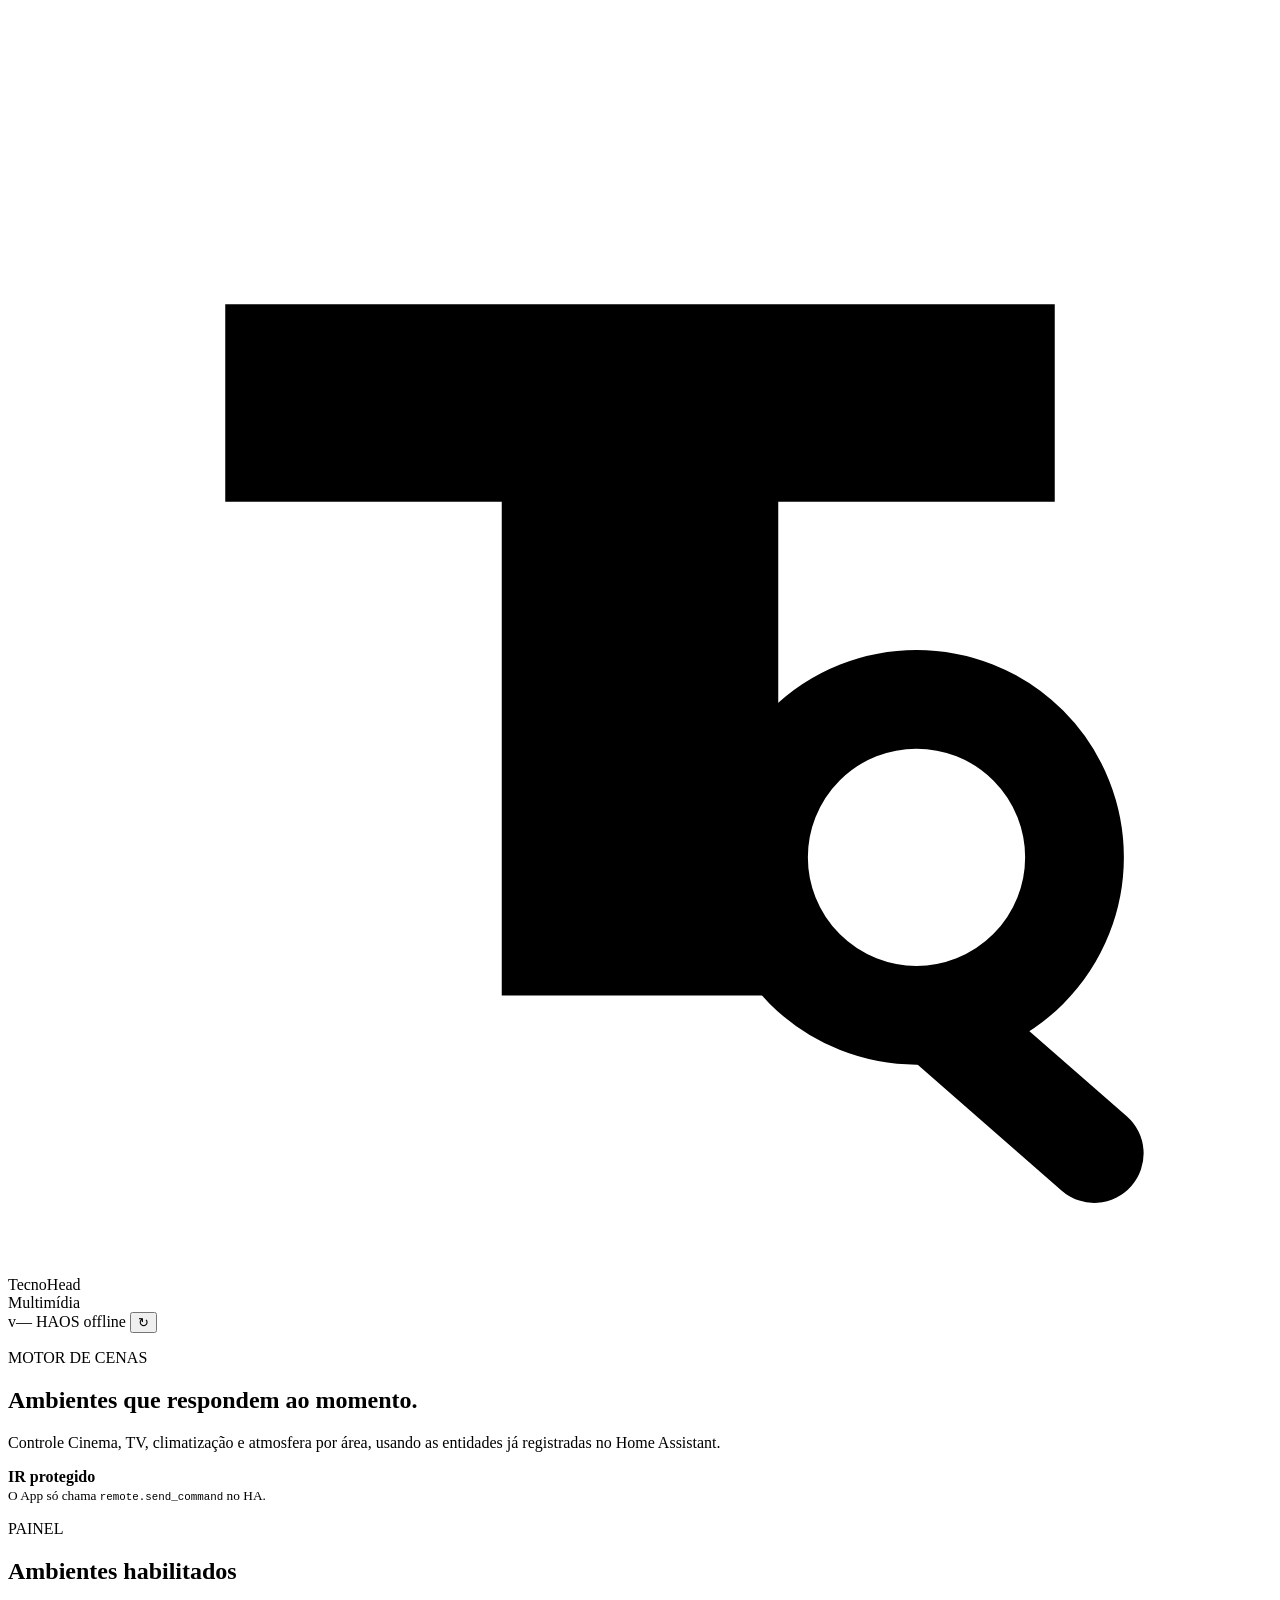
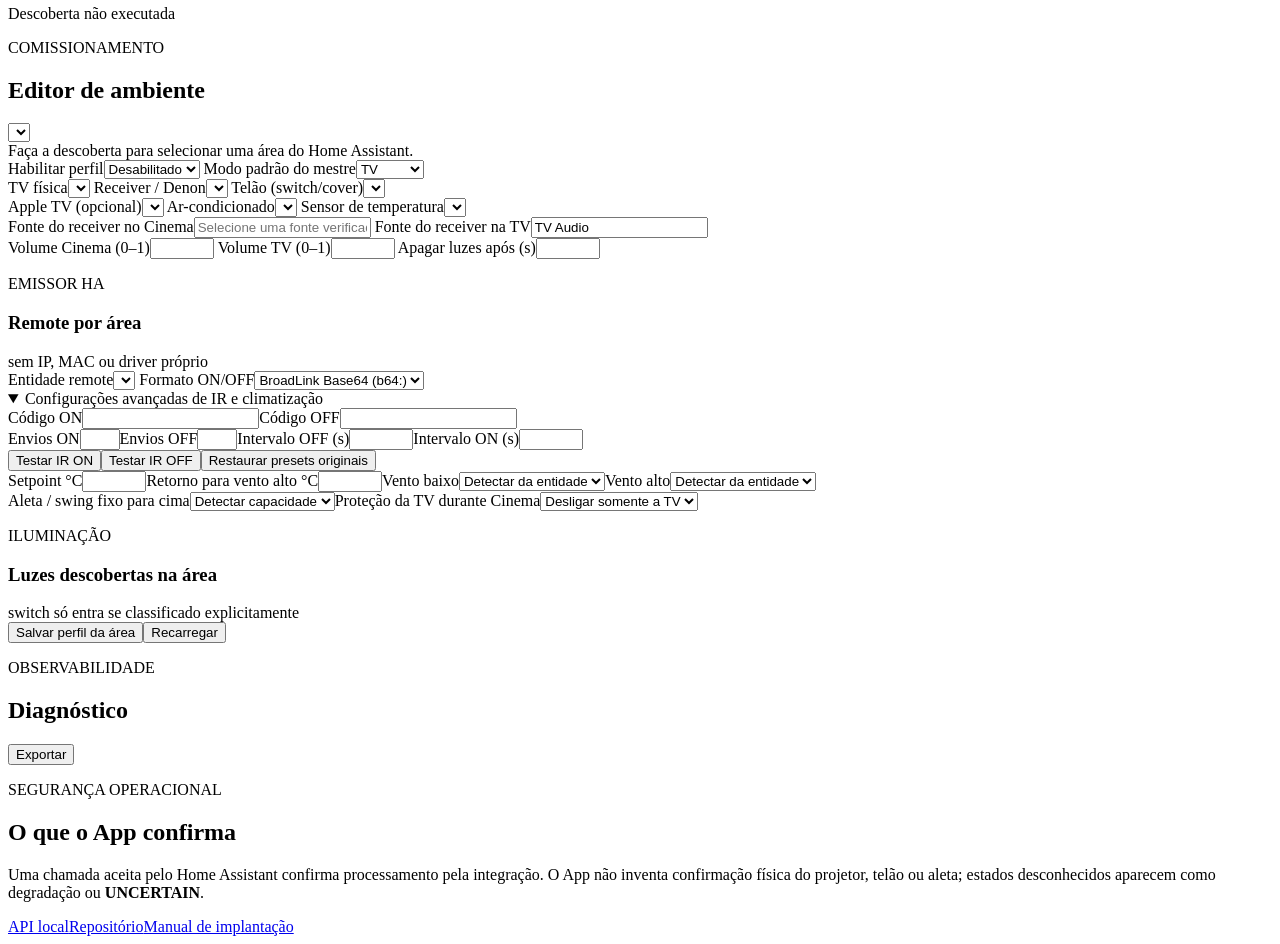
==== tecnohead_multimidia/web/index.html @ 538a590a "fix: package app in Home Assistant repository layout" ====
<!doctype html>
<html lang="pt-BR">
  <head>
    <meta charset="utf-8" />
    <meta name="viewport" content="width=device-width, initial-scale=1" />
    <title>TecnoHead Multimídia</title>
    <link rel="stylesheet" href="/static/style.css" />
  </head>
  <body>
    <header class="topbar">
      <div class="brand">
        <svg class="brand-mark" viewBox="0 0 64 64" role="img" aria-label="TecnoHead">
          <path d="M11 15h42v10H39v25H25V25H11z" fill="currentColor" />
          <circle cx="46" cy="43" r="8" fill="none" stroke="currentColor" stroke-width="5" />
          <path d="M47 51l8 7" stroke="currentColor" stroke-width="5" stroke-linecap="round" />
        </svg>
        <div>
          <div class="brand-name">TecnoHead</div>
          <div class="brand-subtitle">Multimídia</div>
        </div>
      </div>
      <div class="top-actions">
        <span id="app-version" class="version-badge">v—</span>
        <span id="ha-state" class="status-pill offline">HAOS offline</span>
        <button id="refresh" class="icon-button" title="Atualizar descoberta">↻</button>
      </div>
    </header>

    <main class="page-shell">
      <section class="hero">
        <div>
          <p class="eyebrow">MOTOR DE CENAS</p>
          <h1>Ambientes que respondem ao momento.</h1>
          <p class="hero-copy">Controle Cinema, TV, climatização e atmosfera por área, usando as entidades já registradas no Home Assistant.</p>
        </div>
        <div class="hero-note">
          <span class="hero-dot"></span>
          <div><strong>IR protegido</strong><br /><small>O App só chama <code>remote.send_command</code> no HA.</small></div>
        </div>
      </section>

      <section class="section-heading">
        <div><p class="eyebrow">PAINEL</p><h2>Ambientes habilitados</h2></div>
        <span id="last-discovery" class="muted">Descoberta não executada</span>
      </section>
      <section id="area-cards" class="area-grid"></section>

      <section class="workspace-grid">
        <section class="panel editor-panel">
          <div class="section-heading compact">
            <div><p class="eyebrow">COMISSIONAMENTO</p><h2>Editor de ambiente</h2></div>
            <select id="area-select" class="select compact-select" aria-label="Área selecionada"></select>
          </div>
          <div id="editor-empty" class="empty-state">Faça a descoberta para selecionar uma área do Home Assistant.</div>
          <form id="area-form" class="form hidden">
            <div class="form-row two">
              <label>Habilitar perfil<select id="enabled"><option value="false">Desabilitado</option><option value="true">Habilitado</option></select></label>
              <label>Modo padrão do mestre<select id="default-mode"><option value="tv">TV</option><option value="cinema">Cinema</option></select></label>
            </div>
            <div class="form-row three">
              <label>TV física<select id="tv-entity"></select></label>
              <label>Receiver / Denon<select id="receiver-entity"></select></label>
              <label>Telão (switch/cover)<select id="screen-entity"></select></label>
            </div>
            <div class="form-row three">
              <label>Apple TV (opcional)<select id="apple-entity"></select></label>
              <label>Ar-condicionado<select id="climate-entity"></select></label>
              <label>Sensor de temperatura<select id="temperature-sensor"></select></label>
            </div>
            <div class="form-row two">
              <label>Fonte do receiver no Cinema<input id="cinema-source" placeholder="Selecione uma fonte verificada" /></label>
              <label>Fonte do receiver na TV<input id="tv-source" value="TV Audio" /></label>
            </div>
            <div class="form-row three">
              <label>Volume Cinema (0–1)<input id="cinema-volume" type="number" min="0" max="1" step="0.01" /></label>
              <label>Volume TV (0–1)<input id="tv-volume" type="number" min="0" max="1" step="0.01" /></label>
              <label>Apagar luzes após (s)<input id="lights-delay" type="number" min="0" max="3600" step="1" /></label>
            </div>

            <div class="subsection">
              <div class="subsection-heading"><div><p class="eyebrow">EMISSOR HA</p><h3>Remote por área</h3></div><span class="hint">sem IP, MAC ou driver próprio</span></div>
              <div class="form-row two">
                <label>Entidade remote<select id="remote-entity"></select></label>
                <label>Formato ON/OFF<select id="command-format"><option value="broadlink_b64">BroadLink Base64 (b64:)</option><option value="pronto_hex">Pronto Hex</option><option value="named_command">Comando nomeado</option></select></label>
              </div>
              <div id="remote-hint" class="inline-notice"></div>
            </div>

            <details class="advanced" open>
              <summary>Configurações avançadas de IR e climatização</summary>
              <div class="advanced-body">
                <div class="form-row two"><label>Código ON<input id="ir-on" autocomplete="off" /></label><label>Código OFF<input id="ir-off" autocomplete="off" /></label></div>
                <div class="form-row four"><label>Envios ON<input id="on-sends" type="number" min="1" max="5" /></label><label>Envios OFF<input id="off-sends" type="number" min="1" max="5" /></label><label>Intervalo OFF (s)<input id="off-interval" type="number" min="0" max="60" step="0.1" /></label><label>Intervalo ON (s)<input id="on-interval" type="number" min="0" max="30" step="0.1" /></label></div>
                <div class="button-row"><button type="button" id="test-ir-on" class="button button-warning">Testar IR ON</button><button type="button" id="test-ir-off" class="button button-warning">Testar IR OFF</button><button type="button" id="restore-ir" class="button button-ghost">Restaurar presets originais</button></div>
                <div class="form-row four"><label>Setpoint °C<input id="setpoint" type="number" min="16" max="30" step="0.5" /></label><label>Retorno para vento alto °C<input id="high-threshold" type="number" min="16" max="35" step="0.5" /></label><label>Vento baixo<select id="low-fan"><option value="">Detectar da entidade</option></select></label><label>Vento alto<select id="high-fan"><option value="">Detectar da entidade</option></select></label></div>
                <div class="form-row two"><label>Aleta / swing fixo para cima<select id="vane-mode"><option value="">Detectar capacidade</option></select></label><label>Proteção da TV durante Cinema<select id="tv-protection"><option value="true">Desligar somente a TV</option><option value="false">Não agir na TV</option></select></label></div>
              </div>
            </details>

            <div class="subsection"><div class="subsection-heading"><div><p class="eyebrow">ILUMINAÇÃO</p><h3>Luzes descobertas na área</h3></div><span class="hint">switch só entra se classificado explicitamente</span></div><div id="lighting-list" class="check-list"></div></div>
            <div id="form-message" class="form-message"></div>
            <div class="button-row form-actions"><button type="submit" class="button button-primary">Salvar perfil da área</button><button type="button" id="reload-profile" class="button button-ghost">Recarregar</button></div>
          </form>
        </section>

        <aside class="panel diagnostics-panel">
          <div class="section-heading compact"><div><p class="eyebrow">OBSERVABILIDADE</p><h2>Diagnóstico</h2></div><button id="download-diagnostics" class="button button-ghost small">Exportar</button></div>
          <div id="diagnostic-summary" class="diagnostic-summary"></div>
          <div id="events" class="event-feed"></div>
        </aside>
      </section>

      <section class="panel help-panel">
        <div><p class="eyebrow">SEGURANÇA OPERACIONAL</p><h2>O que o App confirma</h2><p>Uma chamada aceita pelo Home Assistant confirma processamento pela integração. O App não inventa confirmação física do projetor, telão ou aleta; estados desconhecidos aparecem como degradação ou <strong>UNCERTAIN</strong>.</p></div>
        <div class="help-links"><a href="/api/docs" target="_blank">API local</a><a href="https://github.com/aoliveira07/tecnohead-multimidia" target="_blank">Repositório</a><a href="/api/manual" target="_blank">Manual de implantação</a></div>
      </section>
    </main>
    <div id="toast" class="toast" role="status"></div>
    <script src="/static/app.js"></script>
  </body>
</html>
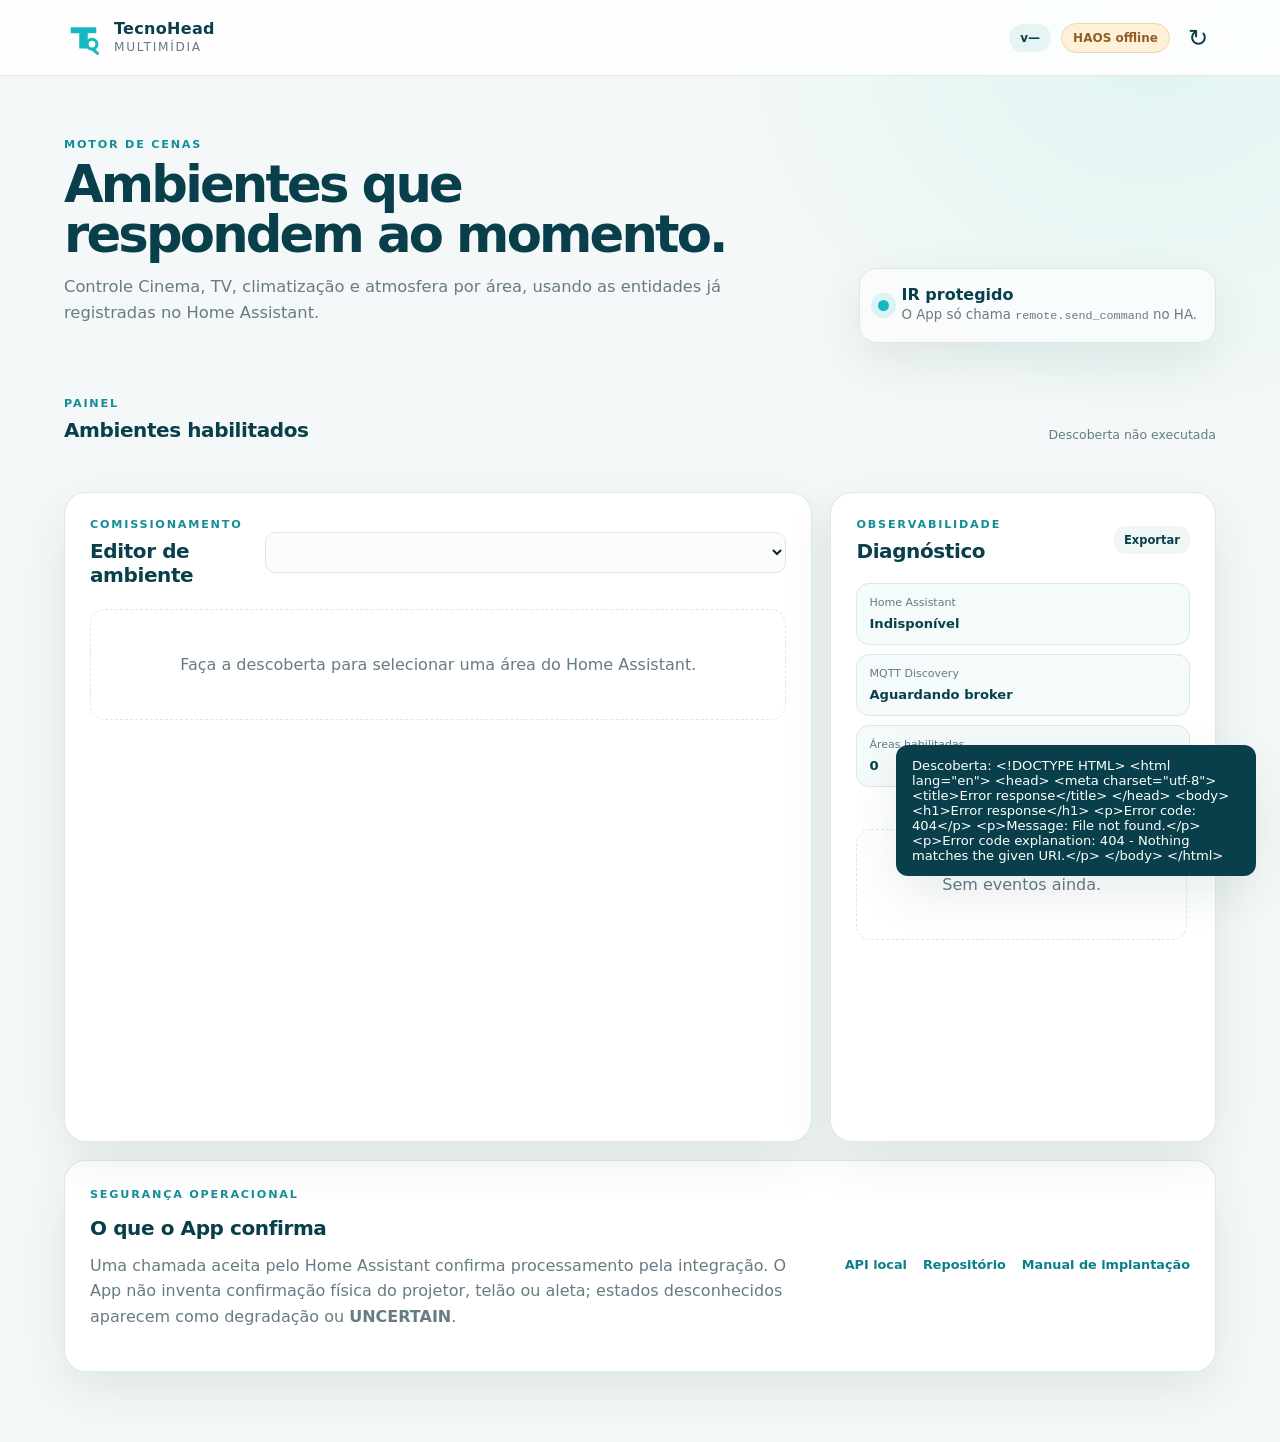
==== commit 86c9a1cd: "fix: serve Ingress assets and APIs relative to base path" ====
--- a/tecnohead_multimidia/web/index.html
+++ b/tecnohead_multimidia/web/index.html
@@ -4,7 +4,7 @@
     <meta charset="utf-8" />
     <meta name="viewport" content="width=device-width, initial-scale=1" />
     <title>TecnoHead Multimídia</title>
-    <link rel="stylesheet" href="/static/style.css" />
+    <link rel="stylesheet" href="static/style.css" />
   </head>
   <body>
     <header class="topbar">
@@ -112,10 +112,10 @@
 
       <section class="panel help-panel">
         <div><p class="eyebrow">SEGURANÇA OPERACIONAL</p><h2>O que o App confirma</h2><p>Uma chamada aceita pelo Home Assistant confirma processamento pela integração. O App não inventa confirmação física do projetor, telão ou aleta; estados desconhecidos aparecem como degradação ou <strong>UNCERTAIN</strong>.</p></div>
-        <div class="help-links"><a href="/api/docs" target="_blank">API local</a><a href="https://github.com/aoliveira07/tecnohead-multimidia" target="_blank">Repositório</a><a href="/api/manual" target="_blank">Manual de implantação</a></div>
+        <div class="help-links"><a href="api/docs" target="_blank">API local</a><a href="https://github.com/aoliveira07/tecnohead-multimidia" target="_blank">Repositório</a><a href="api/manual" target="_blank">Manual de implantação</a></div>
       </section>
     </main>
     <div id="toast" class="toast" role="status"></div>
-    <script src="/static/app.js"></script>
+    <script src="static/app.js"></script>
   </body>
 </html>
--- a/tecnohead_multimidia/web/static/style.css
+++ b/tecnohead_multimidia/web/static/style.css
@@ -0,0 +1,105 @@
+:root {
+  --ink: #0c2430;
+  --muted: #667b83;
+  --line: #dbe7e9;
+  --paper: #f4f8f8;
+  --panel: #ffffff;
+  --petrol: #083f4b;
+  --cyan: #16b9c2;
+  --turquoise: #7ee3d0;
+  --warning: #e28d34;
+  --danger: #ca5465;
+  --shadow: 0 18px 50px rgba(11, 50, 58, .09);
+  font-family: Inter, ui-sans-serif, system-ui, -apple-system, BlinkMacSystemFont, "Segoe UI", sans-serif;
+  color: var(--ink);
+  background: var(--paper);
+}
+* { box-sizing: border-box; }
+body { margin: 0; min-width: 320px; background: radial-gradient(circle at 90% 0%, rgba(126,227,208,.18), transparent 28rem), var(--paper); }
+button, input, select { font: inherit; }
+button { cursor: pointer; }
+code { font-family: ui-monospace, SFMono-Regular, Consolas, monospace; font-size: .88em; }
+.topbar { height: 76px; padding: 0 5vw; display: flex; align-items: center; justify-content: space-between; background: rgba(255,255,255,.86); border-bottom: 1px solid rgba(219,231,233,.8); backdrop-filter: blur(16px); position: sticky; top: 0; z-index: 5; }
+.brand { display: flex; align-items: center; gap: 11px; color: var(--petrol); }
+.brand-mark { width: 39px; height: 39px; color: var(--cyan); }
+.brand-name { font-weight: 800; letter-spacing: .02em; line-height: 1; }
+.brand-subtitle { color: var(--muted); font-size: .76rem; margin-top: 3px; letter-spacing: .14em; text-transform: uppercase; }
+.top-actions { display: flex; align-items: center; gap: 10px; }
+.version-badge, .status-pill { font-size: .75rem; font-weight: 700; border-radius: 999px; padding: 7px 11px; }
+.version-badge { color: var(--petrol); background: #e5f5f3; }
+.status-pill { border: 1px solid transparent; }
+.status-pill.online { color: #08705f; background: #d8f6ed; border-color: #b3eadb; }
+.status-pill.offline { color: #8e5f29; background: #fff0d8; border-color: #f2d5aa; }
+.icon-button { border: 0; background: transparent; color: var(--petrol); font-size: 1.5rem; padding: 4px 8px; }
+.page-shell { width: min(1440px, 90vw); margin: 0 auto; padding: 48px 0 70px; }
+.hero { display: flex; justify-content: space-between; align-items: end; gap: 24px; padding: 14px 0 54px; }
+.eyebrow { margin: 0 0 8px; color: #138e97; font-size: .7rem; font-weight: 800; letter-spacing: .16em; }
+h1, h2, h3, p { margin-top: 0; }
+h1 { max-width: 680px; margin-bottom: 15px; color: var(--petrol); font-size: clamp(2.15rem, 4vw, 4.2rem); letter-spacing: -.055em; line-height: .98; }
+h2 { margin-bottom: 0; color: var(--petrol); font-size: 1.25rem; letter-spacing: -.02em; }
+h3 { margin: 0; color: var(--petrol); font-size: 1rem; }
+.hero-copy { max-width: 660px; color: var(--muted); line-height: 1.6; font-size: 1.02rem; }
+.hero-note { display: flex; gap: 12px; align-items: center; color: var(--petrol); padding: 16px 18px; min-width: 250px; background: rgba(255,255,255,.65); border: 1px solid var(--line); border-radius: 18px; box-shadow: var(--shadow); }
+.hero-note small { color: var(--muted); line-height: 1.5; }
+.hero-dot { width: 11px; height: 11px; border-radius: 50%; background: var(--cyan); box-shadow: 0 0 0 7px rgba(22,185,194,.14); }
+.section-heading { display: flex; justify-content: space-between; align-items: end; gap: 20px; margin-bottom: 18px; }
+.section-heading.compact { align-items: center; }
+.muted, .hint { color: var(--muted); font-size: .78rem; }
+.area-grid { display: grid; grid-template-columns: repeat(auto-fit, minmax(280px, 1fr)); gap: 16px; margin-bottom: 32px; }
+.area-card, .panel { background: var(--panel); border: 1px solid rgba(219,231,233,.9); border-radius: 22px; box-shadow: var(--shadow); }
+.area-card { padding: 20px; position: relative; overflow: hidden; }
+.area-card::after { content: ""; position: absolute; inset: auto -30px -38px auto; width: 120px; height: 120px; background: linear-gradient(135deg, rgba(22,185,194,.18), rgba(126,227,208,.03)); border-radius: 50%; }
+.area-card-head, .card-meta { display: flex; justify-content: space-between; align-items: center; gap: 12px; }
+.area-card h3 { font-size: 1.15rem; }
+.mode-chip { border-radius: 999px; padding: 6px 10px; font-size: .68rem; font-weight: 800; text-transform: uppercase; letter-spacing: .08em; background: #edf4f4; color: var(--muted); }
+.mode-chip.cinema { color: #0f7e8c; background: #dff7f4; }
+.mode-chip.tv { color: #5c5bb0; background: #e9e9ff; }
+.card-meta { margin: 18px 0; color: var(--muted); font-size: .78rem; }
+.phase { color: var(--petrol); font-weight: 700; }
+.scene-buttons, .button-row { display: flex; flex-wrap: wrap; gap: 8px; }
+.button { border: 0; border-radius: 11px; padding: 10px 13px; font-size: .8rem; font-weight: 750; transition: transform .15s ease, box-shadow .15s ease; }
+.button:hover { transform: translateY(-1px); }
+.button-primary { color: white; background: linear-gradient(135deg, #0a7480, var(--cyan)); box-shadow: 0 8px 18px rgba(22,185,194,.2); }
+.button-secondary { color: var(--petrol); background: #e3f5f2; }
+.button-dark { color: white; background: var(--petrol); }
+.button-warning { color: #8d5619; background: #fff0d6; }
+.button-ghost { color: var(--petrol); background: #f1f6f6; }
+.button.small { padding: 7px 10px; font-size: .72rem; }
+.workspace-grid { display: grid; grid-template-columns: minmax(0, 1.65fr) minmax(300px, .85fr); gap: 18px; align-items: start; }
+.panel { padding: 25px; }
+.editor-panel { min-height: 650px; }
+.diagnostics-panel { min-height: 650px; }
+.compact-select { min-width: 180px; }
+.form { margin-top: 24px; }
+.hidden { display: none !important; }
+.form-row { display: grid; gap: 12px; margin-bottom: 14px; }
+.form-row.two { grid-template-columns: repeat(2, minmax(0,1fr)); }
+.form-row.three { grid-template-columns: repeat(3, minmax(0,1fr)); }
+.form-row.four { grid-template-columns: repeat(4, minmax(0,1fr)); }
+label { display: flex; flex-direction: column; gap: 6px; color: var(--muted); font-size: .75rem; font-weight: 700; }
+input, select { width: 100%; min-height: 40px; border: 1px solid var(--line); border-radius: 10px; padding: 9px 10px; color: var(--ink); background: #fbfdfd; outline: none; }
+input:focus, select:focus { border-color: var(--cyan); box-shadow: 0 0 0 3px rgba(22,185,194,.12); }
+.subsection { padding: 19px 0 0; margin-top: 18px; border-top: 1px solid var(--line); }
+.subsection-heading { display: flex; align-items: center; justify-content: space-between; gap: 12px; margin-bottom: 15px; }
+.inline-notice, .form-message { min-height: 22px; padding: 9px 11px; border-radius: 10px; color: var(--muted); background: #f2f8f8; font-size: .78rem; line-height: 1.45; }
+.inline-notice strong { color: var(--petrol); }
+.advanced { margin-top: 18px; border: 1px solid var(--line); border-radius: 14px; overflow: hidden; }
+.advanced summary { padding: 13px 15px; color: var(--petrol); background: #f5fafa; cursor: pointer; font-size: .83rem; font-weight: 800; }
+.advanced-body { padding: 16px; }
+.form-actions { justify-content: flex-end; margin-top: 23px; }
+.check-list { display: grid; grid-template-columns: repeat(auto-fit, minmax(220px, 1fr)); gap: 8px; }
+.check-item { display: flex; flex-direction: row; align-items: center; gap: 9px; padding: 10px; color: var(--ink); background: #f6faf9; border: 1px solid var(--line); border-radius: 10px; font-size: .76rem; font-weight: 600; }
+.check-item input { width: auto; min-height: auto; }
+.empty-state { color: var(--muted); padding: 45px 15px; text-align: center; border: 1px dashed var(--line); border-radius: 15px; margin-top: 22px; }
+.diagnostic-summary { display: grid; gap: 9px; margin: 20px 0; }
+.diagnostic-tile { padding: 12px; border-radius: 13px; background: #f5fafa; border: 1px solid var(--line); }
+.diagnostic-tile span { display: block; color: var(--muted); font-size: .69rem; margin-bottom: 4px; }
+.diagnostic-tile strong { color: var(--petrol); font-size: .82rem; }
+.event-feed { display: grid; gap: 9px; max-height: 470px; overflow: auto; padding-right: 3px; }
+.event { padding: 11px 12px; border-left: 3px solid var(--cyan); background: #fbfdfd; border-radius: 8px; }
+.event.warning { border-left-color: var(--warning); }.event.error { border-left-color: var(--danger); }
+.event-top { display: flex; justify-content: space-between; gap: 8px; color: var(--muted); font-size: .67rem; }.event-message { margin-top: 5px; color: var(--ink); font-size: .76rem; line-height: 1.42; }
+.help-panel { display: flex; justify-content: space-between; gap: 30px; margin-top: 18px; color: var(--muted); line-height: 1.6; }.help-panel h2 { margin-bottom: 9px; }.help-links { display: flex; align-items: center; gap: 16px; white-space: nowrap; }.help-links a { color: #097f89; font-weight: 700; font-size: .8rem; text-decoration: none; }
+.toast { position: fixed; right: 24px; bottom: 24px; max-width: 360px; padding: 13px 16px; color: white; background: var(--petrol); border-radius: 12px; box-shadow: var(--shadow); transform: translateY(120px); opacity: 0; transition: .2s ease; z-index: 10; font-size: .82rem; }.toast.show { transform: translateY(0); opacity: 1; }
+@media (max-width: 1050px) { .workspace-grid { grid-template-columns: 1fr; }.diagnostics-panel { min-height: auto; }.event-feed { max-height: 330px; } }
+@media (max-width: 720px) { .topbar { padding: 0 5%; }.page-shell { width: 90vw; padding-top: 30px; }.hero { display: block; padding-bottom: 34px; }.hero-note { margin-top: 20px; }.form-row.two, .form-row.three, .form-row.four { grid-template-columns: 1fr; }.section-heading { align-items: start; flex-direction: column; }.section-heading.compact { flex-direction: row; align-items: center; }.help-panel { display: block; }.help-links { margin-top: 18px; white-space: normal; flex-wrap: wrap; }.top-actions .status-pill { display: none; } }
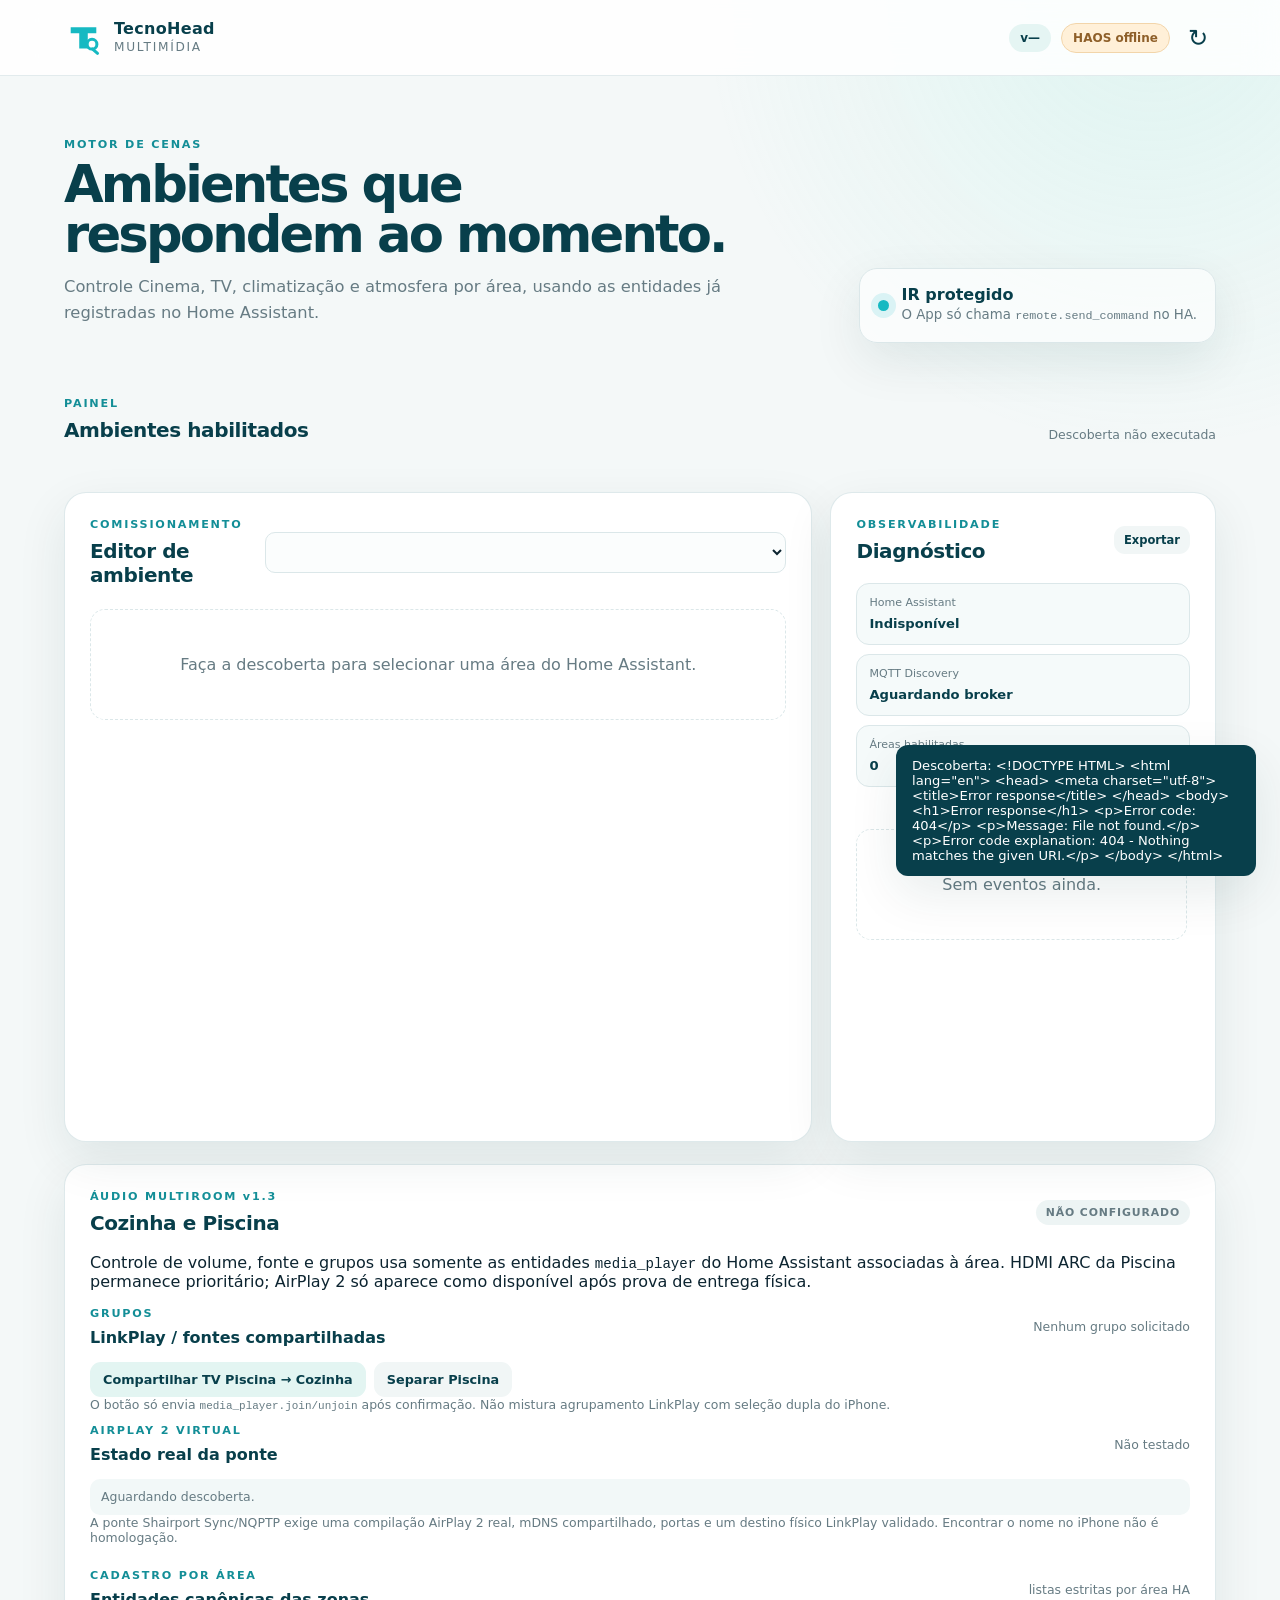
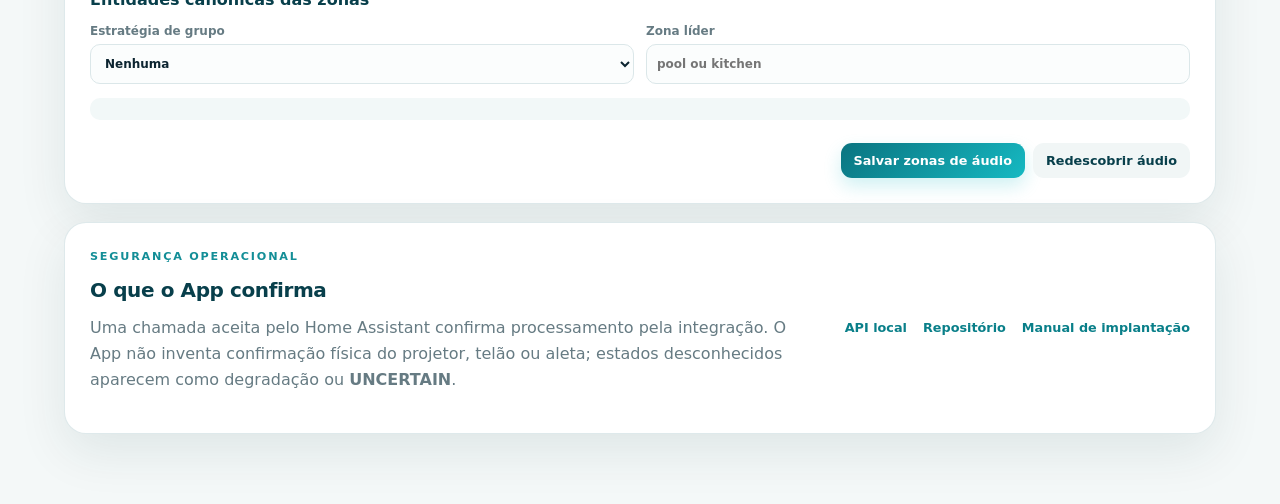
==== commit 6a3f410c: "feat: add guarded multiroom audio module" ====
--- a/tecnohead_multimidia/web/index.html
+++ b/tecnohead_multimidia/web/index.html
@@ -91,7 +91,7 @@
               <div class="advanced-body">
                 <div class="form-row two"><label>Código ON<input id="ir-on" autocomplete="off" /></label><label>Código OFF<input id="ir-off" autocomplete="off" /></label></div>
                 <div class="form-row four"><label>Envios ON<input id="on-sends" type="number" min="1" max="5" /></label><label>Envios OFF<input id="off-sends" type="number" min="1" max="5" /></label><label>Intervalo OFF (s)<input id="off-interval" type="number" min="0" max="60" step="0.1" /></label><label>Intervalo ON (s)<input id="on-interval" type="number" min="0" max="30" step="0.1" /></label></div>
-                <div class="button-row"><button type="button" id="test-ir-on" class="button button-warning">Testar IR ON</button><button type="button" id="test-ir-off" class="button button-warning">Testar IR OFF</button><button type="button" id="restore-ir" class="button button-ghost">Restaurar presets originais</button></div>
+                <div class="button-row"><button type="button" id="check-remote" class="button button-secondary">Validar entidade (sem IR)</button><button type="button" id="test-ir-on" class="button button-warning">Testar IR ON</button><button type="button" id="test-ir-off" class="button button-warning">Testar IR OFF</button><button type="button" id="restore-ir" class="button button-ghost">Restaurar presets originais</button></div>
                 <div class="form-row four"><label>Setpoint °C<input id="setpoint" type="number" min="16" max="30" step="0.5" /></label><label>Retorno para vento alto °C<input id="high-threshold" type="number" min="16" max="35" step="0.5" /></label><label>Vento baixo<select id="low-fan"><option value="">Detectar da entidade</option></select></label><label>Vento alto<select id="high-fan"><option value="">Detectar da entidade</option></select></label></div>
                 <div class="form-row two"><label>Aleta / swing fixo para cima<select id="vane-mode"><option value="">Detectar capacidade</option></select></label><label>Proteção da TV durante Cinema<select id="tv-protection"><option value="true">Desligar somente a TV</option><option value="false">Não agir na TV</option></select></label></div>
               </div>
@@ -110,6 +110,38 @@
         </aside>
       </section>
 
+      <section class="panel audio-panel">
+        <div class="section-heading compact">
+          <div><p class="eyebrow">ÁUDIO MULTIROOM v1.3</p><h2>Cozinha e Piscina</h2></div>
+          <span id="audio-overall-state" class="mode-chip off">Não configurado</span>
+        </div>
+        <p class="panel-copy">Controle de volume, fonte e grupos usa somente as entidades <code>media_player</code> do Home Assistant associadas à área. HDMI ARC da Piscina permanece prioritário; AirPlay 2 só aparece como disponível após prova de entrega física.</p>
+        <div id="audio-zones" class="audio-zone-grid"></div>
+        <div class="audio-group-box">
+          <div class="subsection-heading"><div><p class="eyebrow">GRUPOS</p><h3>LinkPlay / fontes compartilhadas</h3></div><span id="audio-group-state" class="hint">Nenhum grupo solicitado</span></div>
+          <div class="button-row">
+            <button type="button" id="audio-share-pool" class="button button-secondary">Compartilhar TV Piscina → Cozinha</button>
+            <button type="button" id="audio-unjoin-pool" class="button button-ghost">Separar Piscina</button>
+          </div>
+          <p class="muted">O botão só envia <code>media_player.join/unjoin</code> após confirmação. Não mistura agrupamento LinkPlay com seleção dupla do iPhone.</p>
+        </div>
+        <div class="audio-airplay-box">
+          <div class="subsection-heading"><div><p class="eyebrow">AIRPLAY 2 VIRTUAL</p><h3>Estado real da ponte</h3></div><span id="audio-airplay-state" class="hint">Não testado</span></div>
+          <div id="audio-airplay-details" class="inline-notice">Aguardando descoberta.</div>
+          <p class="muted">A ponte Shairport Sync/NQPTP exige uma compilação AirPlay 2 real, mDNS compartilhado, portas e um destino físico LinkPlay validado. Encontrar o nome no iPhone não é homologação.</p>
+        </div>
+        <form id="audio-form" class="form audio-form">
+          <div class="subsection-heading"><div><p class="eyebrow">CADASTRO POR ÁREA</p><h3>Entidades canônicas das zonas</h3></div><span class="hint">listas estritas por área HA</span></div>
+          <div id="audio-config-fields" class="audio-config-grid"></div>
+          <div class="form-row two">
+            <label>Estratégia de grupo<select id="audio-group-strategy"><option value="none">Nenhuma</option><option value="linkplay">LinkPlay</option><option value="airplay2_apple">AirPlay 2 pelo iPhone</option></select></label>
+            <label>Zona líder<input id="audio-group-master" placeholder="pool ou kitchen" /></label>
+          </div>
+          <div id="audio-form-message" class="form-message"></div>
+          <div class="button-row form-actions"><button type="submit" class="button button-primary">Salvar zonas de áudio</button><button type="button" id="audio-refresh" class="button button-ghost">Redescobrir áudio</button></div>
+        </form>
+      </section>
+
       <section class="panel help-panel">
         <div><p class="eyebrow">SEGURANÇA OPERACIONAL</p><h2>O que o App confirma</h2><p>Uma chamada aceita pelo Home Assistant confirma processamento pela integração. O App não inventa confirmação física do projetor, telão ou aleta; estados desconhecidos aparecem como degradação ou <strong>UNCERTAIN</strong>.</p></div>
         <div class="help-links"><a href="api/docs" target="_blank">API local</a><a href="https://github.com/aoliveira07/tecnohead-multimidia" target="_blank">Repositório</a><a href="api/manual" target="_blank">Manual de implantação</a></div>
--- a/tecnohead_multimidia/web/static/style.css
+++ b/tecnohead_multimidia/web/static/style.css
@@ -101,5 +101,28 @@
 .event-top { display: flex; justify-content: space-between; gap: 8px; color: var(--muted); font-size: .67rem; }.event-message { margin-top: 5px; color: var(--ink); font-size: .76rem; line-height: 1.42; }
 .help-panel { display: flex; justify-content: space-between; gap: 30px; margin-top: 18px; color: var(--muted); line-height: 1.6; }.help-panel h2 { margin-bottom: 9px; }.help-links { display: flex; align-items: center; gap: 16px; white-space: nowrap; }.help-links a { color: #097f89; font-weight: 700; font-size: .8rem; text-decoration: none; }
 .toast { position: fixed; right: 24px; bottom: 24px; max-width: 360px; padding: 13px 16px; color: white; background: var(--petrol); border-radius: 12px; box-shadow: var(--shadow); transform: translateY(120px); opacity: 0; transition: .2s ease; z-index: 10; font-size: .82rem; }.toast.show { transform: translateY(0); opacity: 1; }
+/* Áudio Multiroom v1.3 */
+.audio-panel { margin-top: 22px; }
+.audio-zone-grid { display: grid; grid-template-columns: repeat(2, minmax(0, 1fr)); gap: 14px; }
+.audio-zone-card { padding: 16px; border: 1px solid var(--line); border-radius: 14px; background: #fbfdfd; }
+.audio-zone-card h3 { margin: 0; color: var(--petrol); }
+.audio-zone-head { display: flex; justify-content: space-between; align-items: flex-start; gap: 12px; }
+.audio-state { display: inline-flex; padding: 5px 8px; border-radius: 999px; background: #e8f7f6; color: var(--petrol); font-size: .68rem; font-weight: 700; }
+.audio-state.blocked, .audio-state.unavailable, .audio-state.degraded { background: #fff2dd; color: #8d5c00; }
+.audio-state.ready { background: #e8f7ed; color: #22633a; }
+.audio-meta { display: grid; gap: 5px; margin: 12px 0; color: var(--muted); font-size: .75rem; line-height: 1.4; }
+.audio-controls { display: grid; gap: 9px; margin-top: 14px; }
+.audio-control-row { display: grid; grid-template-columns: 1fr auto; gap: 8px; align-items: end; }
+.audio-control-row .field { margin: 0; }
+.audio-control-row input, .audio-control-row select { min-height: 38px; }
+.audio-actions { display: flex; flex-wrap: wrap; gap: 8px; }
+.audio-actions .button { flex: 1 1 125px; }
+.audio-config-grid { display: grid; grid-template-columns: repeat(2, minmax(0, 1fr)); gap: 14px; }
+.audio-config-card { padding: 15px; border: 1px solid var(--line); border-radius: 13px; background: #fff; }
+.audio-config-card h3 { margin: 0 0 12px; color: var(--petrol); }
+.audio-config-card .form-row { margin-top: 10px; }
+.audio-notice { padding: 12px 14px; border-left: 3px solid var(--cyan); border-radius: 9px; background: #f1fbfb; color: var(--ink); line-height: 1.45; font-size: .79rem; }
+.audio-notice.warning { border-left-color: var(--warning); background: #fff8ed; }
+.audio-group-actions { display: flex; flex-wrap: wrap; gap: 9px; margin-top: 14px; }
 @media (max-width: 1050px) { .workspace-grid { grid-template-columns: 1fr; }.diagnostics-panel { min-height: auto; }.event-feed { max-height: 330px; } }
-@media (max-width: 720px) { .topbar { padding: 0 5%; }.page-shell { width: 90vw; padding-top: 30px; }.hero { display: block; padding-bottom: 34px; }.hero-note { margin-top: 20px; }.form-row.two, .form-row.three, .form-row.four { grid-template-columns: 1fr; }.section-heading { align-items: start; flex-direction: column; }.section-heading.compact { flex-direction: row; align-items: center; }.help-panel { display: block; }.help-links { margin-top: 18px; white-space: normal; flex-wrap: wrap; }.top-actions .status-pill { display: none; } }
+@media (max-width: 720px) { .topbar { padding: 0 5%; }.page-shell { width: 90vw; padding-top: 30px; }.hero { display: block; padding-bottom: 34px; }.hero-note { margin-top: 20px; }.form-row.two, .form-row.three, .form-row.four { grid-template-columns: 1fr; }.section-heading { align-items: start; flex-direction: column; }.section-heading.compact { flex-direction: row; align-items: center; }.help-panel { display: block; }.help-links { margin-top: 18px; white-space: normal; flex-wrap: wrap; }.top-actions .status-pill { display: none; }.audio-zone-grid, .audio-config-grid { grid-template-columns: 1fr; }.audio-control-row { grid-template-columns: 1fr; } }
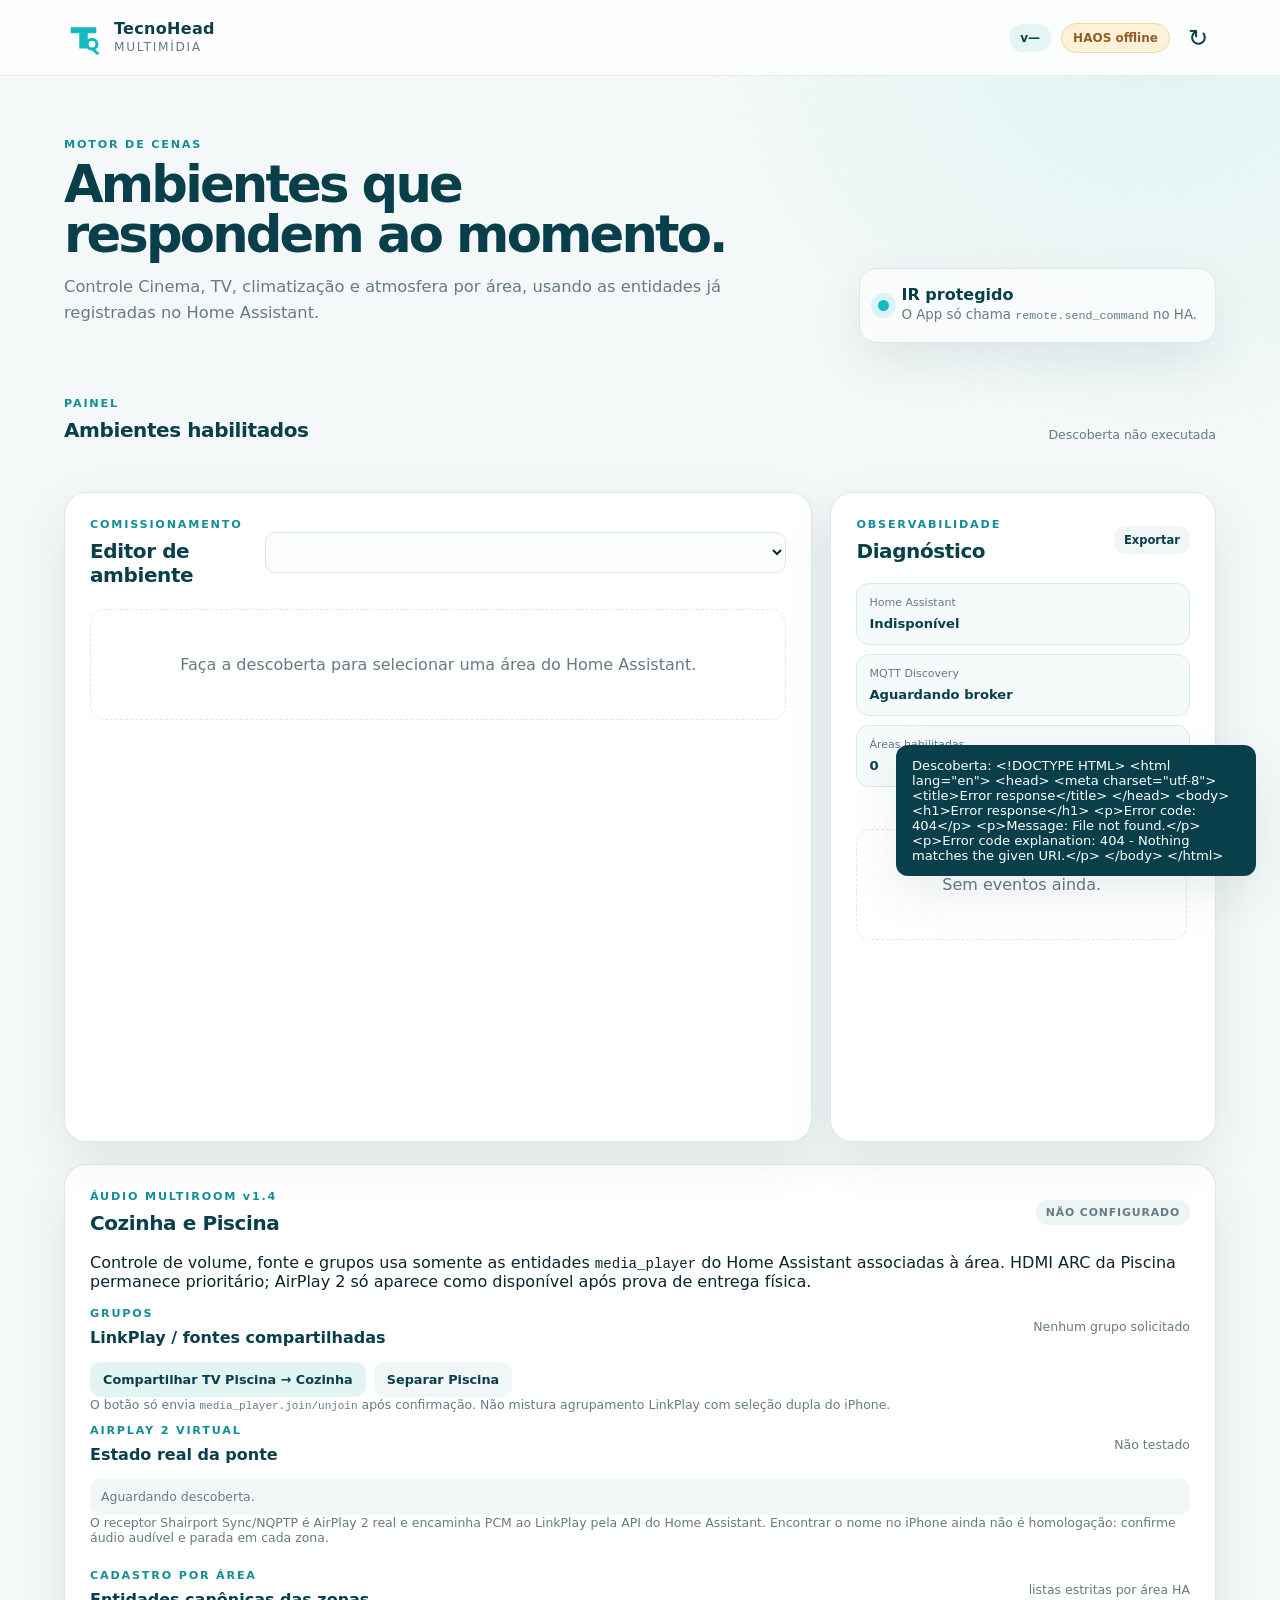
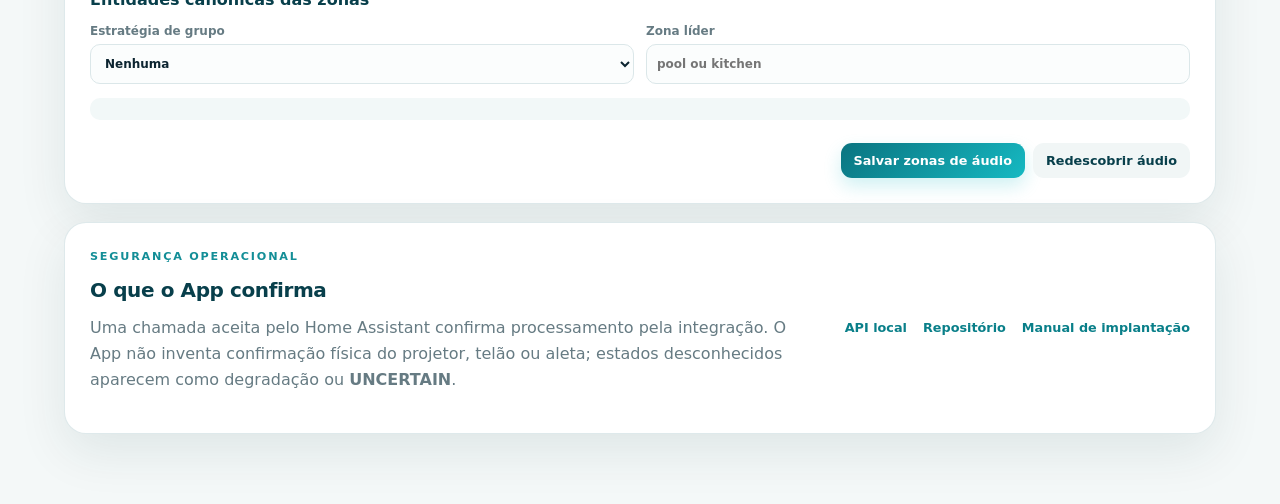
==== commit 4909dec5: "feat: add AirPlay 2 virtual audio endpoints" ====
--- a/tecnohead_multimidia/web/index.html
+++ b/tecnohead_multimidia/web/index.html
@@ -112,7 +112,7 @@
 
       <section class="panel audio-panel">
         <div class="section-heading compact">
-          <div><p class="eyebrow">ÁUDIO MULTIROOM v1.3</p><h2>Cozinha e Piscina</h2></div>
+          <div><p class="eyebrow">ÁUDIO MULTIROOM v1.4</p><h2>Cozinha e Piscina</h2></div>
           <span id="audio-overall-state" class="mode-chip off">Não configurado</span>
         </div>
         <p class="panel-copy">Controle de volume, fonte e grupos usa somente as entidades <code>media_player</code> do Home Assistant associadas à área. HDMI ARC da Piscina permanece prioritário; AirPlay 2 só aparece como disponível após prova de entrega física.</p>
@@ -128,7 +128,7 @@
         <div class="audio-airplay-box">
           <div class="subsection-heading"><div><p class="eyebrow">AIRPLAY 2 VIRTUAL</p><h3>Estado real da ponte</h3></div><span id="audio-airplay-state" class="hint">Não testado</span></div>
           <div id="audio-airplay-details" class="inline-notice">Aguardando descoberta.</div>
-          <p class="muted">A ponte Shairport Sync/NQPTP exige uma compilação AirPlay 2 real, mDNS compartilhado, portas e um destino físico LinkPlay validado. Encontrar o nome no iPhone não é homologação.</p>
+          <p class="muted">O receptor Shairport Sync/NQPTP é AirPlay 2 real e encaminha PCM ao LinkPlay pela API do Home Assistant. Encontrar o nome no iPhone ainda não é homologação: confirme áudio audível e parada em cada zona.</p>
         </div>
         <form id="audio-form" class="form audio-form">
           <div class="subsection-heading"><div><p class="eyebrow">CADASTRO POR ÁREA</p><h3>Entidades canônicas das zonas</h3></div><span class="hint">listas estritas por área HA</span></div>
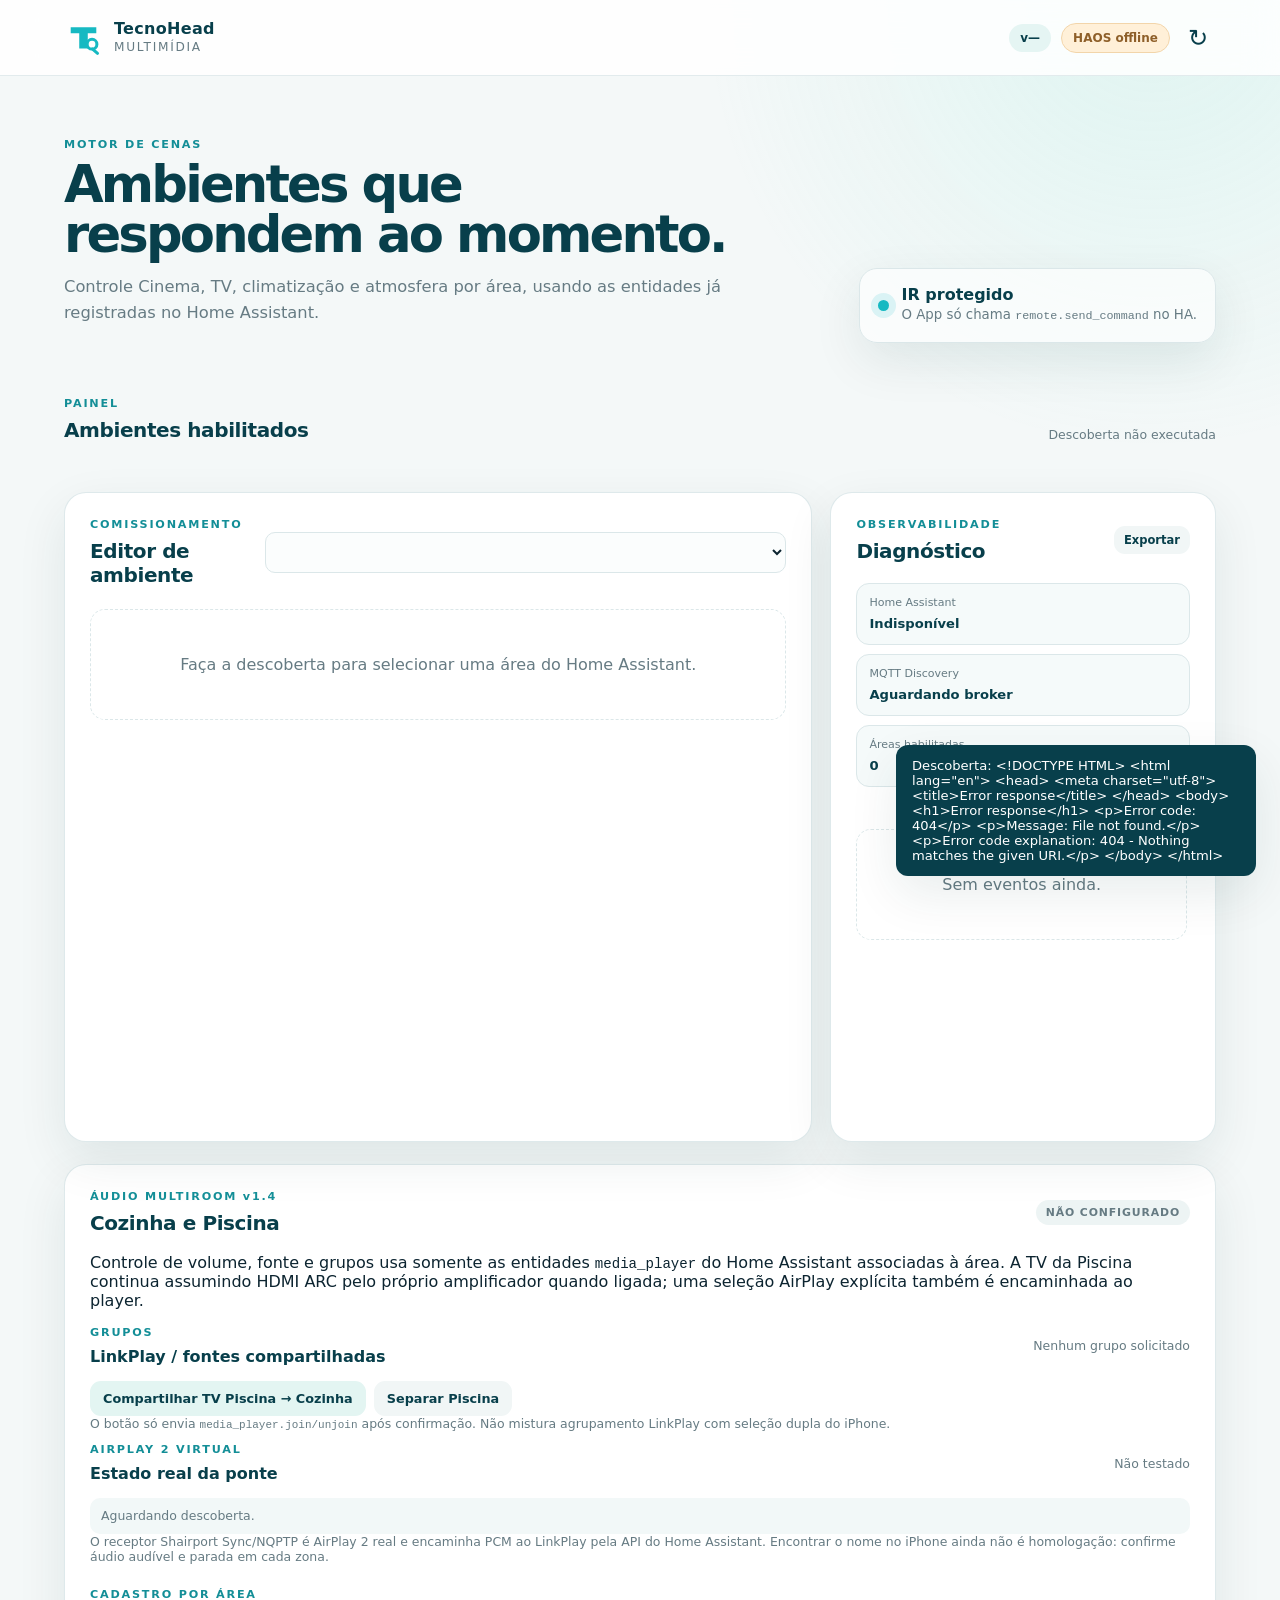
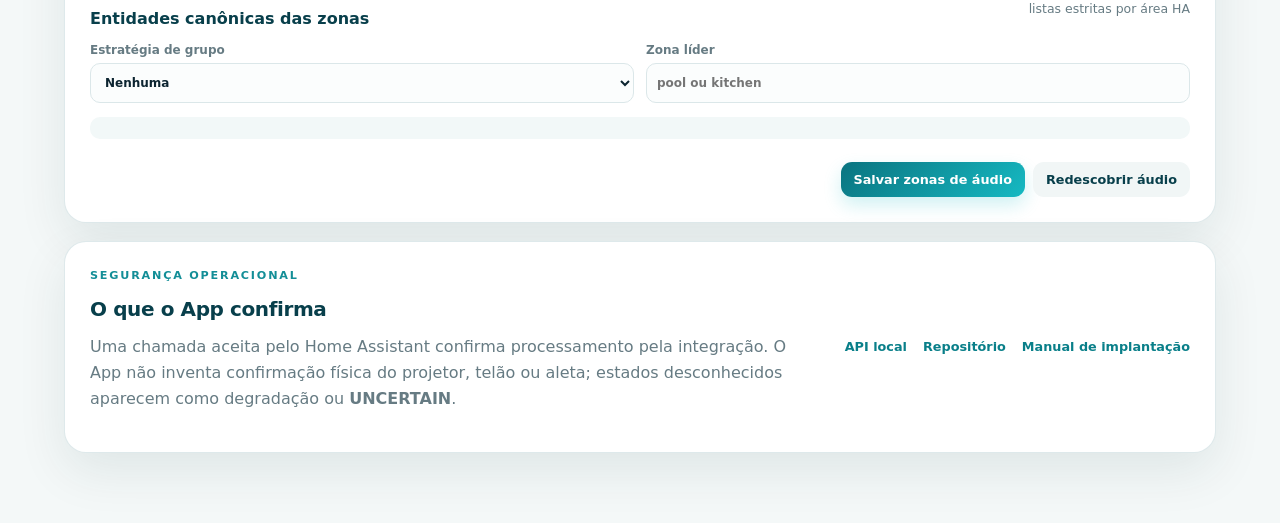
==== commit 2455fd6f: "Allow explicit AirPlay requests while observing HDMI ARC" ====
--- a/tecnohead_multimidia/web/index.html
+++ b/tecnohead_multimidia/web/index.html
@@ -115,7 +115,7 @@
           <div><p class="eyebrow">ÁUDIO MULTIROOM v1.4</p><h2>Cozinha e Piscina</h2></div>
           <span id="audio-overall-state" class="mode-chip off">Não configurado</span>
         </div>
-        <p class="panel-copy">Controle de volume, fonte e grupos usa somente as entidades <code>media_player</code> do Home Assistant associadas à área. HDMI ARC da Piscina permanece prioritário; AirPlay 2 só aparece como disponível após prova de entrega física.</p>
+        <p class="panel-copy">Controle de volume, fonte e grupos usa somente as entidades <code>media_player</code> do Home Assistant associadas à área. A TV da Piscina continua assumindo HDMI ARC pelo próprio amplificador quando ligada; uma seleção AirPlay explícita também é encaminhada ao player.</p>
         <div id="audio-zones" class="audio-zone-grid"></div>
         <div class="audio-group-box">
           <div class="subsection-heading"><div><p class="eyebrow">GRUPOS</p><h3>LinkPlay / fontes compartilhadas</h3></div><span id="audio-group-state" class="hint">Nenhum grupo solicitado</span></div>
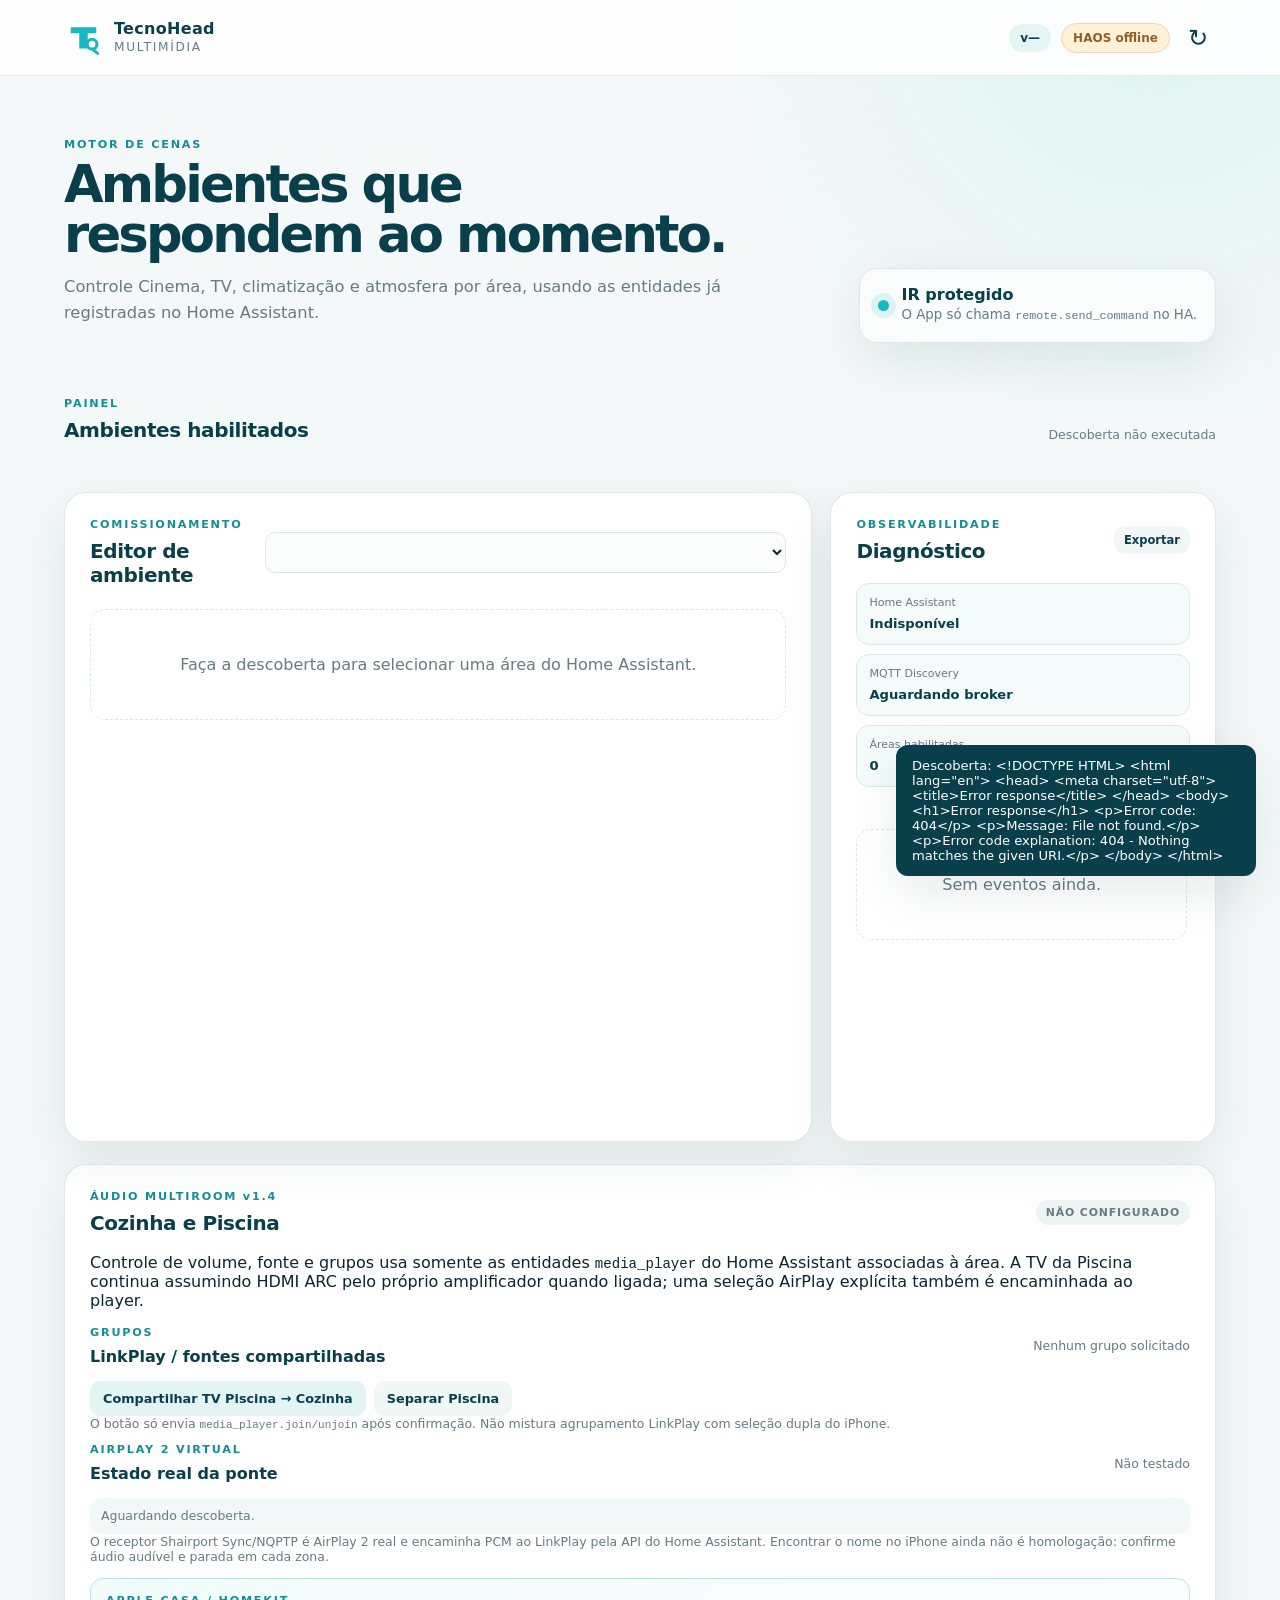
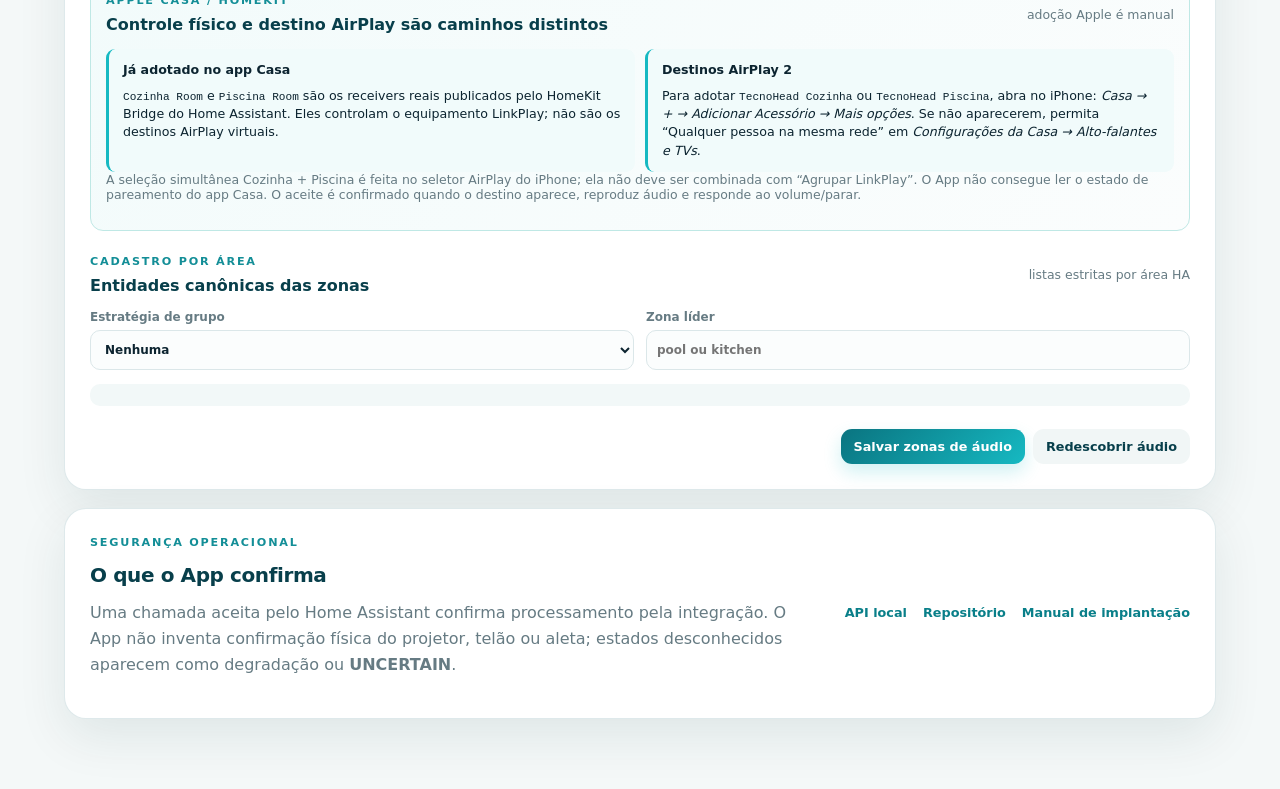
==== commit 0de51edd: "docs: clarify Apple Home and AirPlay surfaces" ====
--- a/tecnohead_multimidia/web/index.html
+++ b/tecnohead_multimidia/web/index.html
@@ -130,6 +130,20 @@
           <div id="audio-airplay-details" class="inline-notice">Aguardando descoberta.</div>
           <p class="muted">O receptor Shairport Sync/NQPTP é AirPlay 2 real e encaminha PCM ao LinkPlay pela API do Home Assistant. Encontrar o nome no iPhone ainda não é homologação: confirme áudio audível e parada em cada zona.</p>
         </div>
+        <div class="audio-apple-box">
+          <div class="subsection-heading"><div><p class="eyebrow">APPLE CASA / HOMEKIT</p><h3>Controle físico e destino AirPlay são caminhos distintos</h3></div><span class="hint">adoção Apple é manual</span></div>
+          <div class="audio-apple-grid">
+            <div class="audio-notice">
+              <strong>Já adotado no app Casa</strong>
+              <p><code>Cozinha Room</code> e <code>Piscina Room</code> são os receivers reais publicados pelo HomeKit Bridge do Home Assistant. Eles controlam o equipamento LinkPlay; não são os destinos AirPlay virtuais.</p>
+            </div>
+            <div class="audio-notice">
+              <strong>Destinos AirPlay 2</strong>
+              <p>Para adotar <code>TecnoHead Cozinha</code> ou <code>TecnoHead Piscina</code>, abra no iPhone: <em>Casa → + → Adicionar Acessório → Mais opções</em>. Se não aparecerem, permita “Qualquer pessoa na mesma rede” em <em>Configurações da Casa → Alto-falantes e TVs</em>.</p>
+            </div>
+          </div>
+          <p class="muted">A seleção simultânea Cozinha + Piscina é feita no seletor AirPlay do iPhone; ela não deve ser combinada com “Agrupar LinkPlay”. O App não consegue ler o estado de pareamento do app Casa. O aceite é confirmado quando o destino aparece, reproduz áudio e responde ao volume/parar.</p>
+        </div>
         <form id="audio-form" class="form audio-form">
           <div class="subsection-heading"><div><p class="eyebrow">CADASTRO POR ÁREA</p><h3>Entidades canônicas das zonas</h3></div><span class="hint">listas estritas por área HA</span></div>
           <div id="audio-config-fields" class="audio-config-grid"></div>
--- a/tecnohead_multimidia/web/static/style.css
+++ b/tecnohead_multimidia/web/static/style.css
@@ -123,6 +123,9 @@
 .audio-config-card .form-row { margin-top: 10px; }
 .audio-notice { padding: 12px 14px; border-left: 3px solid var(--cyan); border-radius: 9px; background: #f1fbfb; color: var(--ink); line-height: 1.45; font-size: .79rem; }
 .audio-notice.warning { border-left-color: var(--warning); background: #fff8ed; }
+.audio-apple-box { margin-top: 14px; padding: 15px; border: 1px solid #bfe8e5; border-radius: 13px; background: linear-gradient(135deg, #f2fbfb, #fbfdfd); }
+.audio-apple-grid { display: grid; grid-template-columns: repeat(2, minmax(0, 1fr)); gap: 10px; margin-top: 12px; }
+.audio-apple-grid p { margin: 7px 0 0; }
 .audio-group-actions { display: flex; flex-wrap: wrap; gap: 9px; margin-top: 14px; }
 @media (max-width: 1050px) { .workspace-grid { grid-template-columns: 1fr; }.diagnostics-panel { min-height: auto; }.event-feed { max-height: 330px; } }
-@media (max-width: 720px) { .topbar { padding: 0 5%; }.page-shell { width: 90vw; padding-top: 30px; }.hero { display: block; padding-bottom: 34px; }.hero-note { margin-top: 20px; }.form-row.two, .form-row.three, .form-row.four { grid-template-columns: 1fr; }.section-heading { align-items: start; flex-direction: column; }.section-heading.compact { flex-direction: row; align-items: center; }.help-panel { display: block; }.help-links { margin-top: 18px; white-space: normal; flex-wrap: wrap; }.top-actions .status-pill { display: none; }.audio-zone-grid, .audio-config-grid { grid-template-columns: 1fr; }.audio-control-row { grid-template-columns: 1fr; } }
+@media (max-width: 720px) { .topbar { padding: 0 5%; }.page-shell { width: 90vw; padding-top: 30px; }.hero { display: block; padding-bottom: 34px; }.hero-note { margin-top: 20px; }.form-row.two, .form-row.three, .form-row.four { grid-template-columns: 1fr; }.section-heading { align-items: start; flex-direction: column; }.section-heading.compact { flex-direction: row; align-items: center; }.help-panel { display: block; }.help-links { margin-top: 18px; white-space: normal; flex-wrap: wrap; }.top-actions .status-pill { display: none; }.audio-zone-grid, .audio-config-grid, .audio-apple-grid { grid-template-columns: 1fr; }.audio-control-row { grid-template-columns: 1fr; } }
